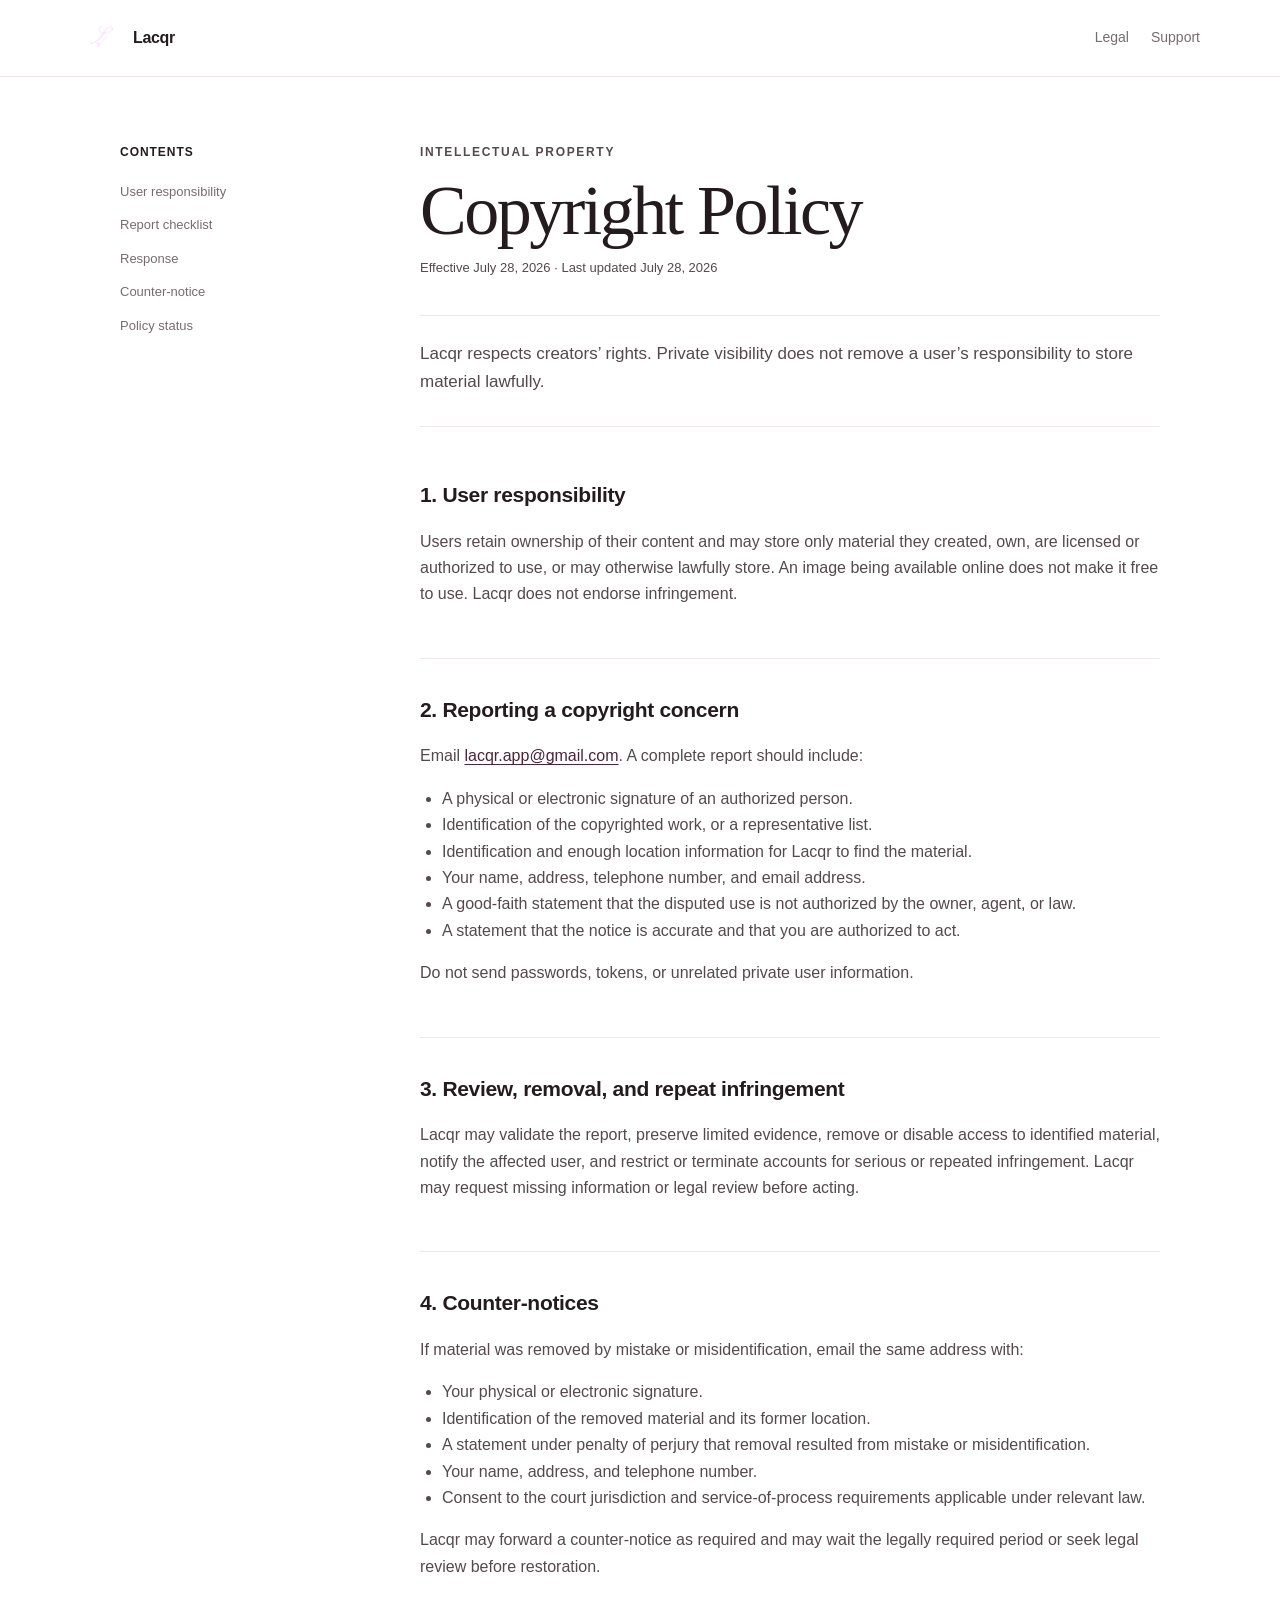
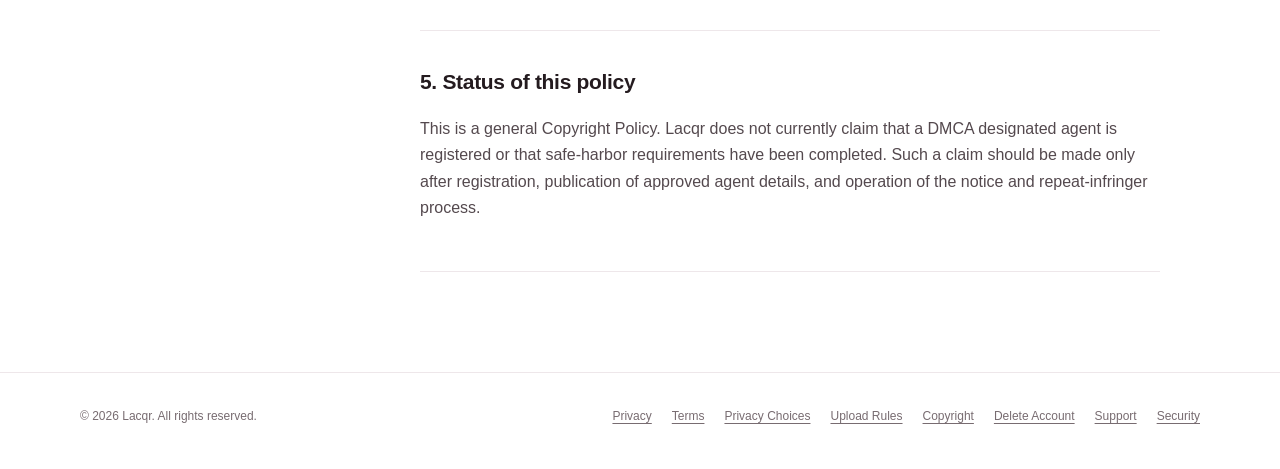
==== copyright/index.html @ 50e89ea3 "Expand Lacqr legal and privacy center" ====
<!doctype html><html lang="en"><head><meta charset="utf-8"><meta name="viewport" content="width=device-width,initial-scale=1"><meta name="description" content="Lacqr copyright responsibilities, reporting process, counter-notices, and repeat-infringer policy."><meta name="theme-color" content="#4a2636"><title>Copyright Policy — Lacqr</title><link rel="canonical" href="https://lacqr-website.vercel.app/copyright/"><link rel="icon" href="/assets/logo.png"><link rel="stylesheet" href="/assets/site.css"></head><body><a class="skip-link" href="#main">Skip to content</a><header class="site-header"><nav class="nav" aria-label="Main navigation"><a class="brand" href="/"><img src="/assets/logo-transparent.png" alt=""><span>Lacqr</span></a><div class="nav-links"><a href="/legal/">Legal</a><a href="/support/">Support</a></div></nav></header>
<main id="main" class="document-wrap"><aside class="document-nav" aria-label="Copyright sections"><strong>Contents</strong><a href="#responsibility">User responsibility</a><a href="#notice">Report checklist</a><a href="#response">Response</a><a href="#counter">Counter-notice</a><a href="#status">Policy status</a></aside><article class="document"><p class="eyebrow">Intellectual property</p><h1>Copyright Policy</h1><p class="updated">Effective July 28, 2026 · Last updated July 28, 2026</p><p class="document-intro">Lacqr respects creators’ rights. Private visibility does not remove a user’s responsibility to store material lawfully.</p>
<section id="responsibility"><h2>1. User responsibility</h2><p>Users retain ownership of their content and may store only material they created, own, are licensed or authorized to use, or may otherwise lawfully store. An image being available online does not make it free to use. Lacqr does not endorse infringement.</p></section>
<section id="notice"><h2>2. Reporting a copyright concern</h2><p>Email <a href="mailto:lacqr.app@gmail.com?subject=Lacqr%20copyright%20report">lacqr.app@gmail.com</a>. A complete report should include:</p><ul><li>A physical or electronic signature of an authorized person.</li><li>Identification of the copyrighted work, or a representative list.</li><li>Identification and enough location information for Lacqr to find the material.</li><li>Your name, address, telephone number, and email address.</li><li>A good-faith statement that the disputed use is not authorized by the owner, agent, or law.</li><li>A statement that the notice is accurate and that you are authorized to act.</li></ul><p>Do not send passwords, tokens, or unrelated private user information.</p></section>
<section id="response"><h2>3. Review, removal, and repeat infringement</h2><p>Lacqr may validate the report, preserve limited evidence, remove or disable access to identified material, notify the affected user, and restrict or terminate accounts for serious or repeated infringement. Lacqr may request missing information or legal review before acting.</p></section>
<section id="counter"><h2>4. Counter-notices</h2><p>If material was removed by mistake or misidentification, email the same address with:</p><ul><li>Your physical or electronic signature.</li><li>Identification of the removed material and its former location.</li><li>A statement under penalty of perjury that removal resulted from mistake or misidentification.</li><li>Your name, address, and telephone number.</li><li>Consent to the court jurisdiction and service-of-process requirements applicable under relevant law.</li></ul><p>Lacqr may forward a counter-notice as required and may wait the legally required period or seek legal review before restoration.</p></section>
<section id="status"><h2>5. Status of this policy</h2><p>This is a general Copyright Policy. Lacqr does not currently claim that a DMCA designated agent is registered or that safe-harbor requirements have been completed. Such a claim should be made only after registration, publication of approved agent details, and operation of the notice and repeat-infringer process.</p></section></article></main>
<footer class="site-footer"><div class="footer-inner"><span>© 2026 Lacqr. All rights reserved.</span><div class="footer-links"><a href="/privacy/">Privacy</a><a href="/terms/">Terms</a><a href="/privacy-choices/">Privacy Choices</a><a href="/upload-rules/">Upload Rules</a><a href="/copyright/">Copyright</a><a href="/delete-account/">Delete Account</a><a href="/support/">Support</a><a href="/security/">Security</a></div></div></footer></body></html>
---- assets/site.css ----
:root {
  --ink: #241b1f;
  --plum: #4a2636;
  --muted: #786c71;
  --line: #eee7ea;
  --blush: #f4dde4;
  --soft: #fcf9fa;
  --paper: #ffffff;
  --max: 1120px;
}

* { box-sizing: border-box; }
html { scroll-behavior: smooth; }
body {
  margin: 0;
  color: var(--ink);
  background: var(--paper);
  font-family: -apple-system, BlinkMacSystemFont, "SF Pro Text", "Helvetica Neue", Arial, sans-serif;
  line-height: 1.65;
  -webkit-font-smoothing: antialiased;
}
a { color: var(--plum); text-underline-offset: 3px; }
a:hover { text-decoration-thickness: 2px; }
a:focus-visible, button:focus-visible { outline: 3px solid var(--blush); outline-offset: 4px; }
.skip-link { position: fixed; left: 16px; top: -80px; z-index: 20; background: var(--plum); color: white; padding: 10px 14px; border-radius: 999px; }
.skip-link:focus { top: 16px; }
.site-header { border-bottom: 1px solid var(--line); background: rgba(255,255,255,.96); }
.nav { width: min(calc(100% - 40px), var(--max)); min-height: 76px; margin: 0 auto; display: flex; align-items: center; justify-content: space-between; gap: 24px; }
.brand { display: inline-flex; align-items: center; gap: 11px; color: var(--ink); text-decoration: none; font-weight: 750; letter-spacing: -.02em; }
.brand img { width: 42px; height: 42px; object-fit: contain; }
.nav-links { display: flex; flex-wrap: wrap; justify-content: flex-end; gap: 8px 22px; font-size: 14px; }
.nav-links a { color: var(--muted); text-decoration: none; }
.nav-links a[aria-current="page"], .nav-links a:hover { color: var(--plum); }
.hero { overflow: hidden; position: relative; background: linear-gradient(145deg, #fff 20%, var(--soft)); border-bottom: 1px solid var(--line); }
.hero::after { content: ""; position: absolute; width: 520px; height: 520px; border-radius: 50%; right: -210px; top: -270px; background: var(--blush); opacity: .65; }
.hero-inner { width: min(calc(100% - 40px), var(--max)); min-height: 510px; margin: 0 auto; display: grid; grid-template-columns: 1.15fr .85fr; gap: 70px; align-items: center; position: relative; z-index: 1; }
.eyebrow { margin: 0 0 14px; color: var(--plum); font-size: 12px; font-weight: 750; letter-spacing: .14em; text-transform: uppercase; }
h1, h2, .display { font-family: Iowan Old Style, Baskerville, "Times New Roman", serif; font-weight: 500; letter-spacing: -.035em; }
h1 { max-width: 820px; margin: 0; font-size: clamp(46px, 7.5vw, 84px); line-height: .98; }
.hero p { max-width: 650px; margin: 24px 0 0; color: var(--muted); font-size: clamp(17px, 2vw, 21px); }
.hero-mark { width: min(100%, 330px); justify-self: center; filter: drop-shadow(0 28px 40px rgba(74,38,54,.12)); }
.button-row { display: flex; flex-wrap: wrap; gap: 12px; margin-top: 30px; }
.button { display: inline-flex; min-height: 48px; align-items: center; justify-content: center; padding: 0 20px; border: 1px solid var(--plum); border-radius: 999px; color: white; background: var(--plum); text-decoration: none; font-weight: 700; }
.button.secondary { color: var(--plum); background: transparent; }
.section { width: min(calc(100% - 40px), var(--max)); margin: 0 auto; padding: 86px 0; }
.section h2 { margin: 0 0 18px; font-size: clamp(34px, 5vw, 54px); line-height: 1.05; }
.section-lead { max-width: 700px; color: var(--muted); font-size: 18px; }
.feature-grid { display: grid; grid-template-columns: repeat(3, 1fr); gap: 1px; margin-top: 44px; border: 1px solid var(--line); background: var(--line); }
.feature { min-height: 210px; padding: 30px; background: white; }
.feature-number { color: var(--plum); font-family: Iowan Old Style, Baskerville, serif; font-size: 28px; }
.feature h3 { margin: 38px 0 8px; font-size: 17px; }
.feature p { margin: 0; color: var(--muted); font-size: 14px; }
.assurance { background: var(--soft); border-top: 1px solid var(--line); border-bottom: 1px solid var(--line); }
.assurance .section { display: grid; grid-template-columns: .8fr 1.2fr; gap: 70px; }
.assurance-list { display: grid; gap: 0; border-top: 1px solid var(--line); }
.assurance-item { padding: 20px 0; border-bottom: 1px solid var(--line); }
.assurance-item strong { display: block; margin-bottom: 4px; }
.assurance-item span { color: var(--muted); font-size: 14px; }
.document-wrap { width: min(calc(100% - 40px), 1040px); margin: 0 auto; padding: 66px 0 100px; display: grid; grid-template-columns: 230px minmax(0, 1fr); gap: 70px; }
.document-nav { align-self: start; position: sticky; top: 24px; }
.document-nav strong { display: block; margin-bottom: 12px; font-size: 12px; letter-spacing: .08em; text-transform: uppercase; }
.document-nav a { display: block; padding: 6px 0; color: var(--muted); font-size: 13px; text-decoration: none; }
.document-nav a:hover { color: var(--plum); }
.document h1 { font-size: clamp(43px, 7vw, 70px); }
.updated { margin: 12px 0 36px; color: var(--muted); font-size: 13px; }
.document-intro { padding: 24px 0 30px; border-top: 1px solid var(--line); border-bottom: 1px solid var(--line); color: var(--muted); font-size: 17px; }
.document section { padding: 34px 0; border-bottom: 1px solid var(--line); scroll-margin-top: 24px; }
.document h2 { margin: 0 0 12px; font-family: inherit; font-size: 21px; font-weight: 750; letter-spacing: -.015em; }
.document h3 { margin: 24px 0 8px; font-size: 16px; }
.document p, .document li { color: #54494e; }
.document ul, .document ol { padding-left: 22px; }
.callout { margin: 32px 0; padding: 22px; border-left: 3px solid var(--plum); background: var(--soft); }
.contact-card { margin-top: 34px; padding: 28px; border: 1px solid var(--line); background: var(--soft); }
.contact-card p { margin-bottom: 0; }
.site-footer { border-top: 1px solid var(--line); }
.footer-inner { width: min(calc(100% - 40px), var(--max)); margin: 0 auto; padding: 34px 0 42px; display: flex; justify-content: space-between; gap: 24px; color: var(--muted); font-size: 12px; }
.footer-links { display: flex; flex-wrap: wrap; gap: 10px 20px; }
.footer-links a { color: var(--muted); }
.legal-grid { display: grid; grid-template-columns: repeat(2, minmax(0, 1fr)); border: 1px solid var(--line); background: var(--line); gap: 1px; margin-top: 36px; }
.legal-link-card { display: block; min-height: 150px; padding: 26px; background: var(--paper); color: var(--ink); text-decoration: none; }
.legal-link-card:hover { background: var(--soft); }
.legal-link-card strong { display: block; margin-bottom: 9px; font-size: 17px; }
.legal-link-card span { display: block; color: var(--muted); font-size: 14px; }
.notice { margin: 24px 0; padding: 18px 20px; border: 1px solid var(--line); background: var(--soft); color: #54494e; }
.document code { padding: 2px 5px; background: var(--soft); border: 1px solid var(--line); border-radius: 4px; font-size: .9em; }

@media (max-width: 760px) {
  .nav { min-height: auto; padding: 14px 0; align-items: flex-start; }
  .nav-links { max-width: 220px; gap: 6px 14px; font-size: 12px; }
  .hero-inner { min-height: 590px; grid-template-columns: 1fr; gap: 20px; padding: 62px 0; }
  .hero-mark { width: 180px; grid-row: 1; }
  .feature-grid { grid-template-columns: 1fr; }
  .feature { min-height: 160px; }
  .feature h3 { margin-top: 20px; }
  .assurance .section { grid-template-columns: 1fr; gap: 26px; }
  .document-wrap { grid-template-columns: 1fr; gap: 26px; padding-top: 44px; }
  .document-nav { position: static; padding-bottom: 24px; border-bottom: 1px solid var(--line); columns: 2; }
  .document-nav strong { column-span: all; }
  .footer-inner { flex-direction: column; }
  .legal-grid { grid-template-columns: 1fr; }
}

@media (prefers-reduced-motion: reduce) { html { scroll-behavior: auto; } }

@media print {
  :root { --ink: #000; --muted: #333; --line: #ccc; }
  .site-header, .site-footer, .document-nav, .skip-link { display: none !important; }
  .document-wrap { display: block; width: 100%; padding: 0; }
  .document { max-width: none; }
  .document h1 { font-size: 34pt; }
  .document section { break-inside: avoid; }
  a { color: #000; text-decoration: none; }
  a[href^="http"]::after { content: " (" attr(href) ")"; font-size: 9pt; }
}
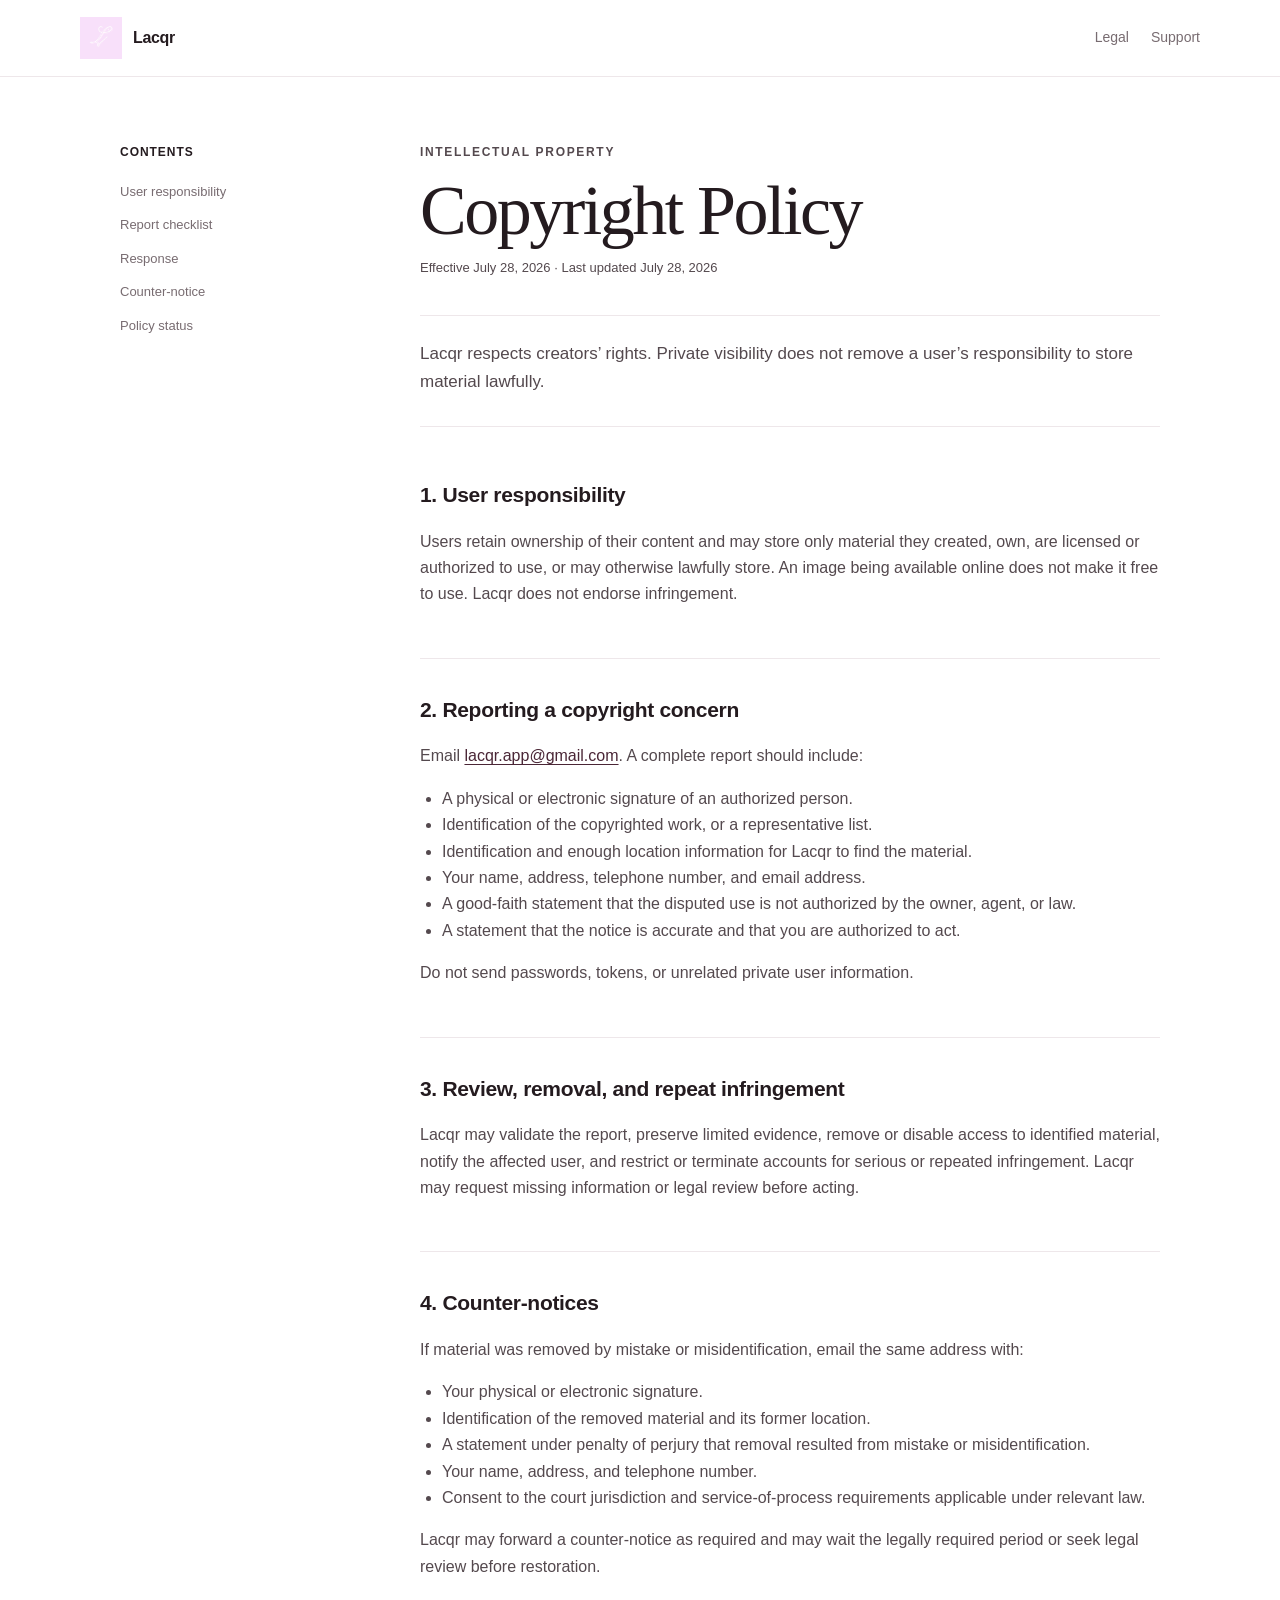
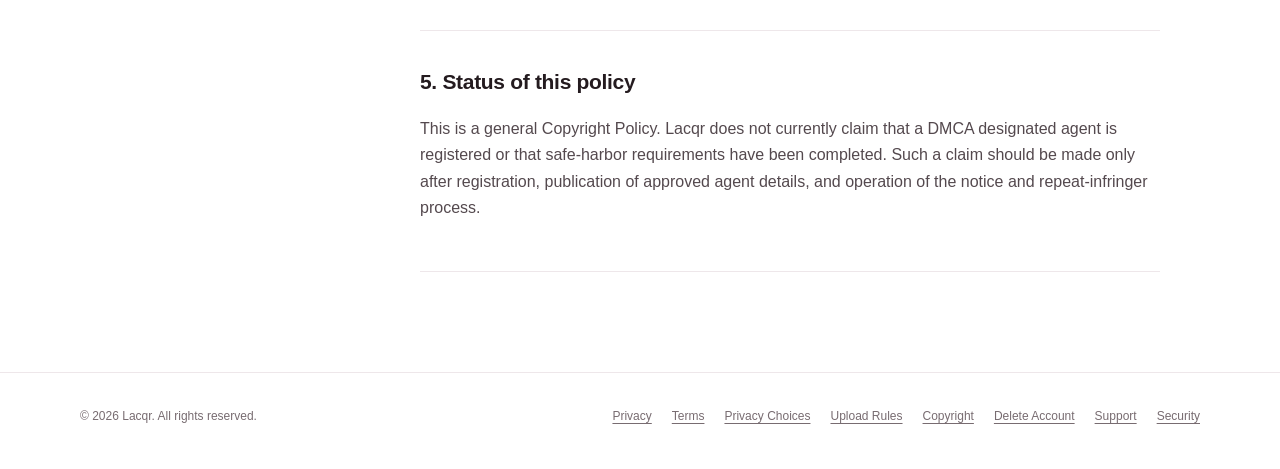
==== commit 2b379c4e: "Replace legacy Lacqr logos" ====
--- a/copyright/index.html
+++ b/copyright/index.html
@@ -1,4 +1,4 @@
-<!doctype html><html lang="en"><head><meta charset="utf-8"><meta name="viewport" content="width=device-width,initial-scale=1"><meta name="description" content="Lacqr copyright responsibilities, reporting process, counter-notices, and repeat-infringer policy."><meta name="theme-color" content="#4a2636"><title>Copyright Policy — Lacqr</title><link rel="canonical" href="https://lacqr-website.vercel.app/copyright/"><link rel="icon" href="/assets/logo.png"><link rel="stylesheet" href="/assets/site.css"></head><body><a class="skip-link" href="#main">Skip to content</a><header class="site-header"><nav class="nav" aria-label="Main navigation"><a class="brand" href="/"><img src="/assets/logo-transparent.png" alt=""><span>Lacqr</span></a><div class="nav-links"><a href="/legal/">Legal</a><a href="/support/">Support</a></div></nav></header>
+<!doctype html><html lang="en"><head><meta charset="utf-8"><meta name="viewport" content="width=device-width,initial-scale=1"><meta name="description" content="Lacqr copyright responsibilities, reporting process, counter-notices, and repeat-infringer policy."><meta name="theme-color" content="#4a2636"><title>Copyright Policy — Lacqr</title><link rel="canonical" href="https://lacqr-website.vercel.app/copyright/"><link rel="icon" href="/assets/app-icon.png"><link rel="stylesheet" href="/assets/site.css"></head><body><a class="skip-link" href="#main">Skip to content</a><header class="site-header"><nav class="nav" aria-label="Main navigation"><a class="brand" href="/"><img src="/assets/brand-logo.png" alt=""><span>Lacqr</span></a><div class="nav-links"><a href="/legal/">Legal</a><a href="/support/">Support</a></div></nav></header>
 <main id="main" class="document-wrap"><aside class="document-nav" aria-label="Copyright sections"><strong>Contents</strong><a href="#responsibility">User responsibility</a><a href="#notice">Report checklist</a><a href="#response">Response</a><a href="#counter">Counter-notice</a><a href="#status">Policy status</a></aside><article class="document"><p class="eyebrow">Intellectual property</p><h1>Copyright Policy</h1><p class="updated">Effective July 28, 2026 · Last updated July 28, 2026</p><p class="document-intro">Lacqr respects creators’ rights. Private visibility does not remove a user’s responsibility to store material lawfully.</p>
 <section id="responsibility"><h2>1. User responsibility</h2><p>Users retain ownership of their content and may store only material they created, own, are licensed or authorized to use, or may otherwise lawfully store. An image being available online does not make it free to use. Lacqr does not endorse infringement.</p></section>
 <section id="notice"><h2>2. Reporting a copyright concern</h2><p>Email <a href="mailto:lacqr.app@gmail.com?subject=Lacqr%20copyright%20report">lacqr.app@gmail.com</a>. A complete report should include:</p><ul><li>A physical or electronic signature of an authorized person.</li><li>Identification of the copyrighted work, or a representative list.</li><li>Identification and enough location information for Lacqr to find the material.</li><li>Your name, address, telephone number, and email address.</li><li>A good-faith statement that the disputed use is not authorized by the owner, agent, or law.</li><li>A statement that the notice is accurate and that you are authorized to act.</li></ul><p>Do not send passwords, tokens, or unrelated private user information.</p></section>
